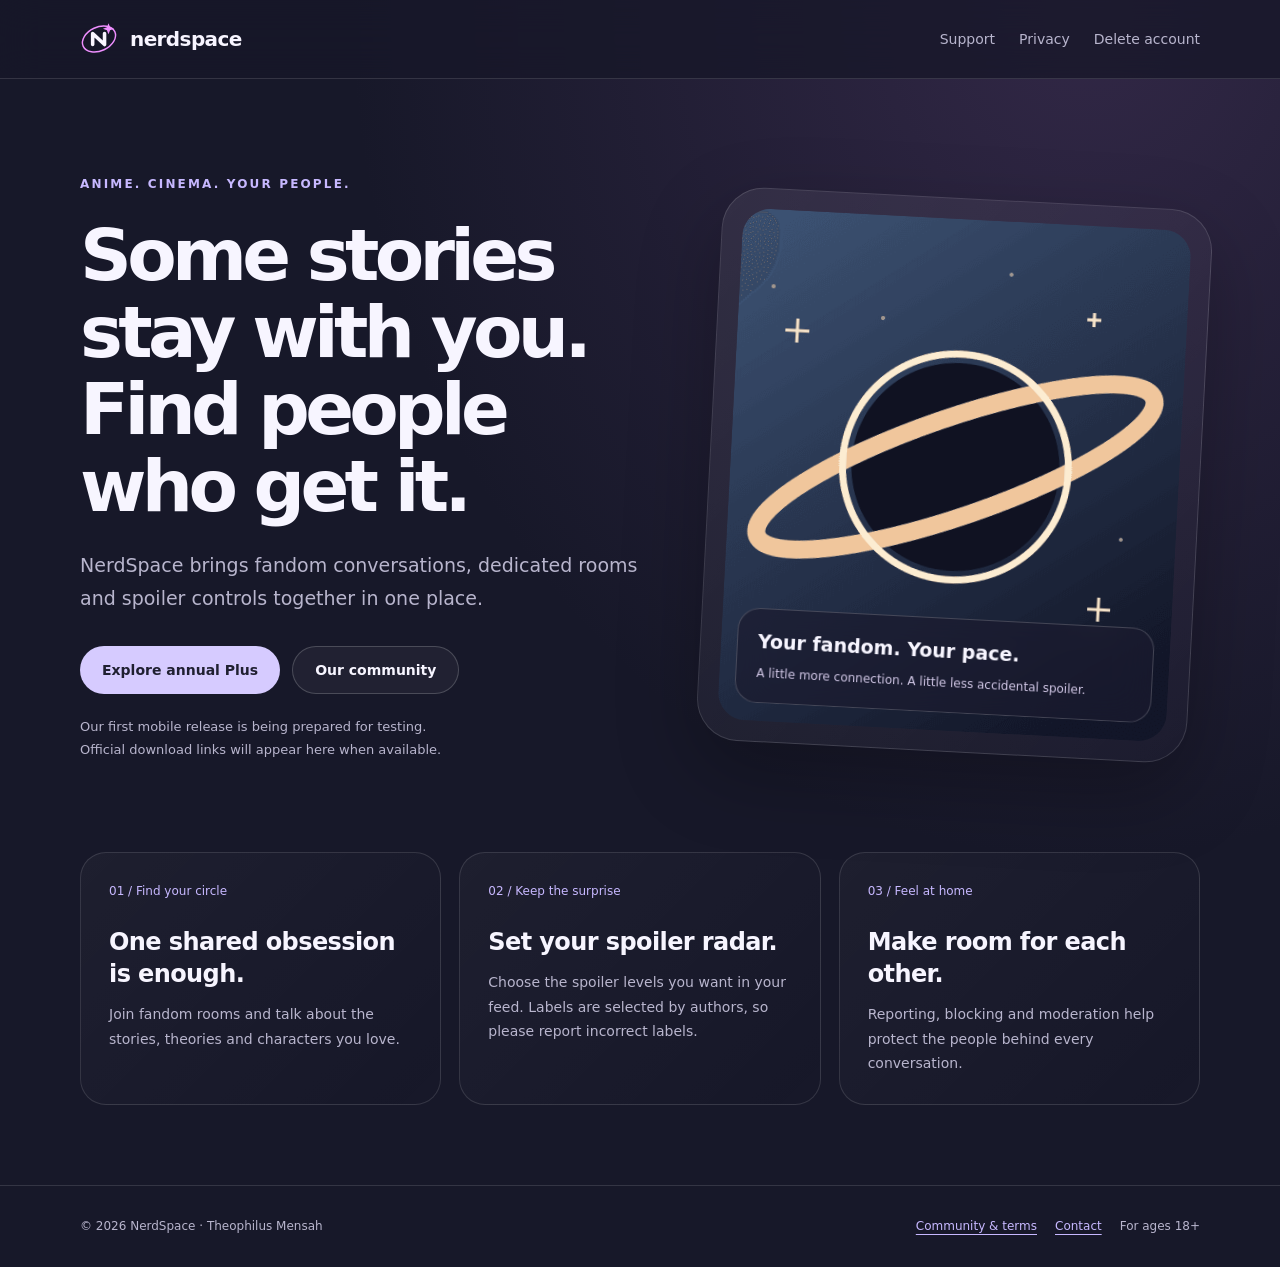
==== index.html @ 4bff92d2 "Publish NerdSpace support and secure annual Plus checkout" ====
<!doctype html><html lang="en"><head><meta charset="utf-8"><meta name="viewport" content="width=device-width,initial-scale=1"><meta name="description" content="NerdSpace — anime and movie communities, support, privacy and account help."><title>Your fandom. Your pace. · NerdSpace</title><link rel="icon" href="./assets/logo.svg"><link rel="stylesheet" href="./assets/site.css"></head><body><a class="skip" href="#main">Skip to content</a><header><nav class="wrap" aria-label="Main"><a class="brand" href="./"><img src="./assets/logo.svg" alt="" width="38" height="38">nerdspace</a><div class="links"><a href="./support/">Support</a><a href="./privacy/">Privacy</a><a href="./delete-account/">Delete account</a></div></nav></header><main class="wrap" id="main"><div class="hero"><div><span class="eyebrow">Anime. Cinema. Your people.</span><h1>Some stories stay with you.<br>Find people who get it.</h1><p class="lead">NerdSpace brings fandom conversations, dedicated rooms and spoiler controls together in one place.</p><div class="actions"><a class="pill" href="plus/">Explore annual Plus</a><a class="pill secondary" href="community/">Our community</a></div><p class="meta" style="margin-top:22px">Our first mobile release is being prepared for testing.<br>Official download links will appear here when available.</p></div><div class="art"><img src="assets/rooms/interstellar-film.png" alt="Original illustration of a luminous orbit in a violet night sky" width="512" height="512"><div class="caption"><strong>Your fandom. Your pace.</strong><span>A little more connection. A little less accidental spoiler.</span></div></div></div><div class="cards"><section class="card"><span class="number">01 / Find your circle</span><h2>One shared obsession is enough.</h2><p>Join fandom rooms and talk about the stories, theories and characters you love.</p></section><section class="card"><span class="number">02 / Keep the surprise</span><h2>Set your spoiler radar.</h2><p>Choose the spoiler levels you want in your feed. Labels are selected by authors, so please report incorrect labels.</p></section><section class="card"><span class="number">03 / Feel at home</span><h2>Make room for each other.</h2><p>Reporting, blocking and moderation help protect the people behind every conversation.</p></section></div></main><footer><div class="wrap foot"><span>© 2026 NerdSpace · Theophilus Mensah</span><div><a href="./community/">Community &amp; terms</a><a href="mailto:mtheophilus565@gmail.com">Contact</a><span>For ages 18+</span></div></div></footer></body></html>
---- assets/site.css ----
:root{color-scheme:dark;--bg:#171829;--panel:#242438;--ink:#f7f5ff;--muted:#b8b5cd;--line:#ffffff20;--accent:#c7b8ff}*{box-sizing:border-box}html{scroll-behavior:smooth}body{margin:0;background:radial-gradient(ellipse at 85% 0,#49356088,transparent 48%),var(--bg);color:var(--ink);font:16px/1.75 system-ui,-apple-system,BlinkMacSystemFont,"Segoe UI",sans-serif}a{color:var(--accent);text-underline-offset:4px}a:hover{color:#fff}a:focus-visible,summary:focus-visible{outline:3px solid #8dbdff;outline-offset:5px;border-radius:5px}.wrap{width:min(1120px,calc(100% - 40px));margin:auto}header{border-bottom:1px solid var(--line);background:#181829c9;backdrop-filter:blur(20px)}nav{display:flex;align-items:center;justify-content:space-between;gap:24px;padding:20px 0;flex-wrap:wrap}.brand{display:flex;gap:12px;align-items:center;color:var(--ink);font-weight:750;text-decoration:none;font-size:20px;letter-spacing:-.6px}.brand img{width:38px;height:38px}.links{display:flex;gap:24px;flex-wrap:wrap}.links a{font-size:14px;text-decoration:none;color:var(--muted)}.links a[aria-current=page]{color:#fff}.skip{position:absolute;top:-100px;left:20px}.skip:focus{top:8px;background:var(--panel);z-index:2}.hero{display:grid;grid-template-columns:1.15fr 1fr;gap:64px;align-items:center;padding:90px 0 70px}.eyebrow{font-size:12px;letter-spacing:.18em;text-transform:uppercase;color:var(--accent);font-weight:650}h1{font-size:clamp(36px,5.7vw,72px);letter-spacing:-.065em;line-height:1.07;max-width:780px;margin:20px 0 24px}h2{letter-spacing:-.025em;font-size:24px;line-height:1.35;margin:0 0 12px}h3{font-size:17px;margin:0 0 8px}p{margin:0 0 20px;color:var(--muted)}.lead{font-size:19px;max-width:600px}.actions{display:flex;gap:12px;flex-wrap:wrap;margin-top:30px}.pill{display:inline-flex;align-items:center;justify-content:center;border-radius:99px;padding:11px 22px;text-decoration:none;background:#d6cbff;color:#202031;font-weight:650;font-size:14px}.pill:hover{background:#eee8ff;color:#202031}.pill.secondary{background:#ffffff0b;border:1px solid #ffffff30;color:var(--ink)}.art{position:relative;border:1px solid var(--line);padding:20px;border-radius:42px;background:linear-gradient(130deg,#ffffff12,#ffffff03);box-shadow:0 30px 80px #0004;transform:rotate(3deg)}.art img{display:block;border-radius:28px;width:100%;aspect-ratio:1;object-fit:cover}.art .caption{position:absolute;bottom:38px;left:36px;right:36px;padding:16px 20px;background:#19192eaf;border:1px solid #ffffff2f;backdrop-filter:blur(18px);border-radius:22px}.caption strong{display:block;font-size:19px}.caption span{color:#d1c7e6;font-size:12px}.cards{display:grid;grid-template-columns:repeat(3,1fr);gap:18px;margin:0 0 80px}.card{padding:28px;border:1px solid var(--line);border-radius:26px;background:linear-gradient(135deg,#ffffff08,transparent)}.card .number{font-size:12px;color:var(--accent);display:block;margin-bottom:24px}.card p{font-size:14px;margin:0}.page{max-width:800px;margin:0 auto;padding:64px 0 80px}.page h1{font-size:clamp(36px,5vw,55px)}.page section{padding:28px 0;border-bottom:1px solid var(--line)}.page ul,.page ol{padding-left:24px;color:var(--muted)}.notice{padding:20px 24px;background:#8e77b819;border:1px solid #bba9df40;border-radius:20px;margin:26px 0}.meta{font-size:13px;color:var(--muted)}details{border-bottom:1px solid var(--line);padding:20px 0}summary{cursor:pointer;font-weight:650}details p{margin-top:14px}footer{padding:30px 0;border-top:1px solid var(--line);color:var(--muted);font-size:12px}.foot{display:flex;justify-content:space-between;gap:20px;flex-wrap:wrap}.foot a{margin-right:18px}.contact{overflow-wrap:anywhere}.rule{width:40px;height:3px;background:var(--accent);border-radius:5px;margin-bottom:24px}@media(max-width:720px){nav{gap:14px;padding:16px 0}.links{gap:16px}.hero{grid-template-columns:1fr;padding:45px 0;gap:38px}.art{max-width:400px;width:90%;margin:auto}.cards{grid-template-columns:1fr;margin-bottom:45px;gap:12px}.card{padding:23px}.card .number{margin-bottom:12px}.page{padding-top:35px}.lead{font-size:17px}.wrap{width:calc(100% - 32px)}}@media(prefers-reduced-motion:reduce){html{scroll-behavior:auto}.art{transform:none}}
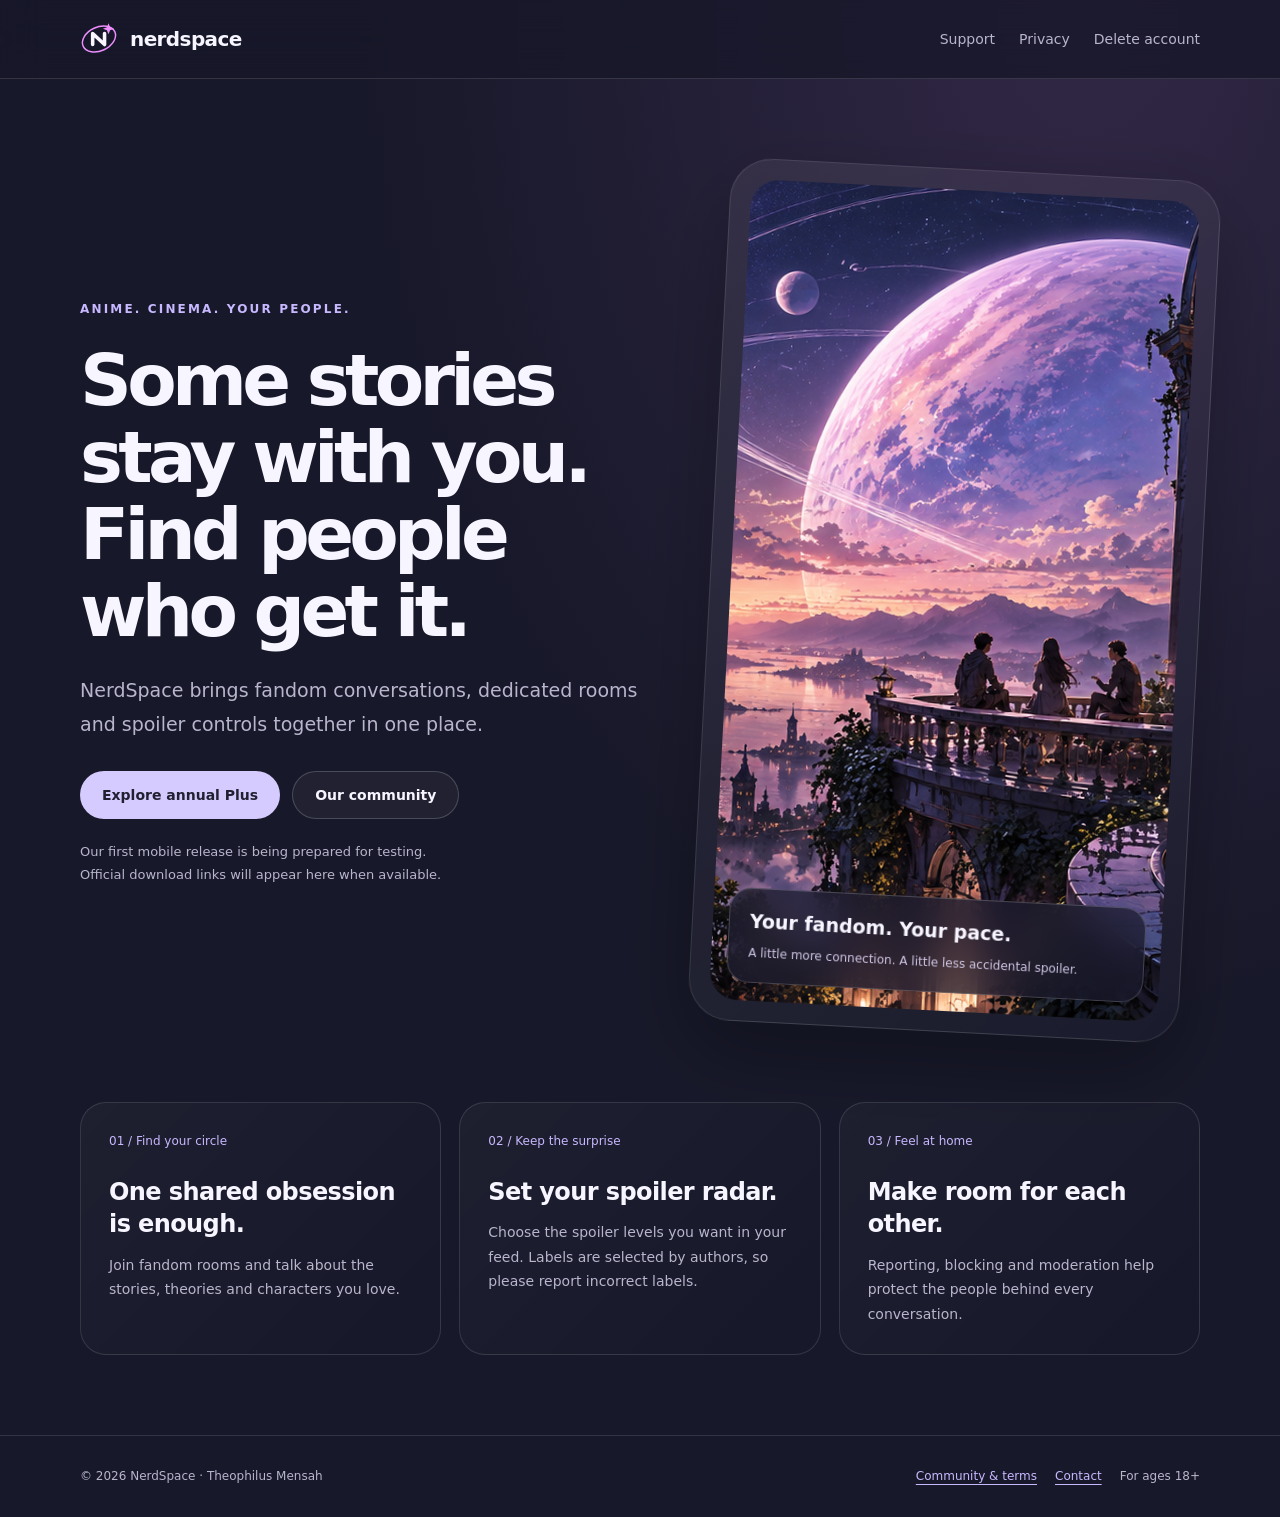
==== commit a61f83df: "Publish original NerdSpace observatory hero" ====
--- a/index.html
+++ b/index.html
@@ -1 +1,2 @@
-<!doctype html><html lang="en"><head><meta charset="utf-8"><meta name="viewport" content="width=device-width,initial-scale=1"><meta name="description" content="NerdSpace — anime and movie communities, support, privacy and account help."><title>Your fandom. Your pace. · NerdSpace</title><link rel="icon" href="./assets/logo.svg"><link rel="stylesheet" href="./assets/site.css"></head><body><a class="skip" href="#main">Skip to content</a><header><nav class="wrap" aria-label="Main"><a class="brand" href="./"><img src="./assets/logo.svg" alt="" width="38" height="38">nerdspace</a><div class="links"><a href="./support/">Support</a><a href="./privacy/">Privacy</a><a href="./delete-account/">Delete account</a></div></nav></header><main class="wrap" id="main"><div class="hero"><div><span class="eyebrow">Anime. Cinema. Your people.</span><h1>Some stories stay with you.<br>Find people who get it.</h1><p class="lead">NerdSpace brings fandom conversations, dedicated rooms and spoiler controls together in one place.</p><div class="actions"><a class="pill" href="plus/">Explore annual Plus</a><a class="pill secondary" href="community/">Our community</a></div><p class="meta" style="margin-top:22px">Our first mobile release is being prepared for testing.<br>Official download links will appear here when available.</p></div><div class="art"><img src="assets/rooms/interstellar-film.png" alt="Original illustration of a luminous orbit in a violet night sky" width="512" height="512"><div class="caption"><strong>Your fandom. Your pace.</strong><span>A little more connection. A little less accidental spoiler.</span></div></div></div><div class="cards"><section class="card"><span class="number">01 / Find your circle</span><h2>One shared obsession is enough.</h2><p>Join fandom rooms and talk about the stories, theories and characters you love.</p></section><section class="card"><span class="number">02 / Keep the surprise</span><h2>Set your spoiler radar.</h2><p>Choose the spoiler levels you want in your feed. Labels are selected by authors, so please report incorrect labels.</p></section><section class="card"><span class="number">03 / Feel at home</span><h2>Make room for each other.</h2><p>Reporting, blocking and moderation help protect the people behind every conversation.</p></section></div></main><footer><div class="wrap foot"><span>© 2026 NerdSpace · Theophilus Mensah</span><div><a href="./community/">Community &amp; terms</a><a href="mailto:mtheophilus565@gmail.com">Contact</a><span>For ages 18+</span></div></div></footer></body></html>+<!doctype html><html lang="en"><head><meta charset="utf-8">
+<meta http-equiv="Content-Security-Policy" content="default-src 'self'; script-src 'self' https://www.gstatic.com; style-src 'self' 'unsafe-inline'; img-src 'self' data:; font-src 'self'; connect-src 'self' https://identitytoolkit.googleapis.com https://securetoken.googleapis.com https://firebaseinstallations.googleapis.com https://us-central1-nerdspace-junior-2026.cloudfunctions.net; frame-src https://nerdspace-junior-2026.firebaseapp.com; object-src 'none'; base-uri 'self'; form-action 'self'; upgrade-insecure-requests"><meta name="viewport" content="width=device-width,initial-scale=1"><meta name="description" content="NerdSpace — anime and movie communities, support, privacy and account help."><title>Your fandom. Your pace. · NerdSpace</title><link rel="icon" href="./assets/logo.svg"><link rel="stylesheet" href="./assets/site.css"></head><body><a class="skip" href="#main">Skip to content</a><header><nav class="wrap" aria-label="Main"><a class="brand" href="./"><img src="./assets/logo.svg" alt="" width="38" height="38">nerdspace</a><div class="links"><a href="./support/">Support</a><a href="./privacy/">Privacy</a><a href="./delete-account/">Delete account</a></div></nav></header><main class="wrap" id="main"><div class="hero"><div><span class="eyebrow">Anime. Cinema. Your people.</span><h1>Some stories stay with you.<br>Find people who get it.</h1><p class="lead">NerdSpace brings fandom conversations, dedicated rooms and spoiler controls together in one place.</p><div class="actions"><a class="pill" href="plus/">Explore annual Plus</a><a class="pill secondary" href="community/">Our community</a></div><p class="meta" style="margin-top:22px">Our first mobile release is being prepared for testing.<br>Official download links will appear here when available.</p></div><div class="art"><img src="assets/nerdspace-observatory.png" alt="Original NerdSpace illustration of friends at a rooftop observatory under a violet planet" width="1916" height="821"><div class="caption"><strong>Your fandom. Your pace.</strong><span>A little more connection. A little less accidental spoiler.</span></div></div></div><div class="cards"><section class="card"><span class="number">01 / Find your circle</span><h2>One shared obsession is enough.</h2><p>Join fandom rooms and talk about the stories, theories and characters you love.</p></section><section class="card"><span class="number">02 / Keep the surprise</span><h2>Set your spoiler radar.</h2><p>Choose the spoiler levels you want in your feed. Labels are selected by authors, so please report incorrect labels.</p></section><section class="card"><span class="number">03 / Feel at home</span><h2>Make room for each other.</h2><p>Reporting, blocking and moderation help protect the people behind every conversation.</p></section></div></main><footer><div class="wrap foot"><span>© 2026 NerdSpace · Theophilus Mensah</span><div><a href="./community/">Community &amp; terms</a><a href="mailto:mtheophilus565@gmail.com">Contact</a><span>For ages 18+</span></div></div></footer></body></html>
--- a/assets/site.css
+++ b/assets/site.css
@@ -1 +1,3 @@
 :root{color-scheme:dark;--bg:#171829;--panel:#242438;--ink:#f7f5ff;--muted:#b8b5cd;--line:#ffffff20;--accent:#c7b8ff}*{box-sizing:border-box}html{scroll-behavior:smooth}body{margin:0;background:radial-gradient(ellipse at 85% 0,#49356088,transparent 48%),var(--bg);color:var(--ink);font:16px/1.75 system-ui,-apple-system,BlinkMacSystemFont,"Segoe UI",sans-serif}a{color:var(--accent);text-underline-offset:4px}a:hover{color:#fff}a:focus-visible,summary:focus-visible{outline:3px solid #8dbdff;outline-offset:5px;border-radius:5px}.wrap{width:min(1120px,calc(100% - 40px));margin:auto}header{border-bottom:1px solid var(--line);background:#181829c9;backdrop-filter:blur(20px)}nav{display:flex;align-items:center;justify-content:space-between;gap:24px;padding:20px 0;flex-wrap:wrap}.brand{display:flex;gap:12px;align-items:center;color:var(--ink);font-weight:750;text-decoration:none;font-size:20px;letter-spacing:-.6px}.brand img{width:38px;height:38px}.links{display:flex;gap:24px;flex-wrap:wrap}.links a{font-size:14px;text-decoration:none;color:var(--muted)}.links a[aria-current=page]{color:#fff}.skip{position:absolute;top:-100px;left:20px}.skip:focus{top:8px;background:var(--panel);z-index:2}.hero{display:grid;grid-template-columns:1.15fr 1fr;gap:64px;align-items:center;padding:90px 0 70px}.eyebrow{font-size:12px;letter-spacing:.18em;text-transform:uppercase;color:var(--accent);font-weight:650}h1{font-size:clamp(36px,5.7vw,72px);letter-spacing:-.065em;line-height:1.07;max-width:780px;margin:20px 0 24px}h2{letter-spacing:-.025em;font-size:24px;line-height:1.35;margin:0 0 12px}h3{font-size:17px;margin:0 0 8px}p{margin:0 0 20px;color:var(--muted)}.lead{font-size:19px;max-width:600px}.actions{display:flex;gap:12px;flex-wrap:wrap;margin-top:30px}.pill{display:inline-flex;align-items:center;justify-content:center;border-radius:99px;padding:11px 22px;text-decoration:none;background:#d6cbff;color:#202031;font-weight:650;font-size:14px}.pill:hover{background:#eee8ff;color:#202031}.pill.secondary{background:#ffffff0b;border:1px solid #ffffff30;color:var(--ink)}.art{position:relative;border:1px solid var(--line);padding:20px;border-radius:42px;background:linear-gradient(130deg,#ffffff12,#ffffff03);box-shadow:0 30px 80px #0004;transform:rotate(3deg)}.art img{display:block;border-radius:28px;width:100%;aspect-ratio:1;object-fit:cover}.art .caption{position:absolute;bottom:38px;left:36px;right:36px;padding:16px 20px;background:#19192eaf;border:1px solid #ffffff2f;backdrop-filter:blur(18px);border-radius:22px}.caption strong{display:block;font-size:19px}.caption span{color:#d1c7e6;font-size:12px}.cards{display:grid;grid-template-columns:repeat(3,1fr);gap:18px;margin:0 0 80px}.card{padding:28px;border:1px solid var(--line);border-radius:26px;background:linear-gradient(135deg,#ffffff08,transparent)}.card .number{font-size:12px;color:var(--accent);display:block;margin-bottom:24px}.card p{font-size:14px;margin:0}.page{max-width:800px;margin:0 auto;padding:64px 0 80px}.page h1{font-size:clamp(36px,5vw,55px)}.page section{padding:28px 0;border-bottom:1px solid var(--line)}.page ul,.page ol{padding-left:24px;color:var(--muted)}.notice{padding:20px 24px;background:#8e77b819;border:1px solid #bba9df40;border-radius:20px;margin:26px 0}.meta{font-size:13px;color:var(--muted)}details{border-bottom:1px solid var(--line);padding:20px 0}summary{cursor:pointer;font-weight:650}details p{margin-top:14px}footer{padding:30px 0;border-top:1px solid var(--line);color:var(--muted);font-size:12px}.foot{display:flex;justify-content:space-between;gap:20px;flex-wrap:wrap}.foot a{margin-right:18px}.contact{overflow-wrap:anywhere}.rule{width:40px;height:3px;background:var(--accent);border-radius:5px;margin-bottom:24px}@media(max-width:720px){nav{gap:14px;padding:16px 0}.links{gap:16px}.hero{grid-template-columns:1fr;padding:45px 0;gap:38px}.art{max-width:400px;width:90%;margin:auto}.cards{grid-template-columns:1fr;margin-bottom:45px;gap:12px}.card{padding:23px}.card .number{margin-bottom:12px}.page{padding-top:35px}.lead{font-size:17px}.wrap{width:calc(100% - 32px)}}@media(prefers-reduced-motion:reduce){html{scroll-behavior:auto}.art{transform:none}}
+
+.art img{aspect-ratio:4/5;object-position:72% center}
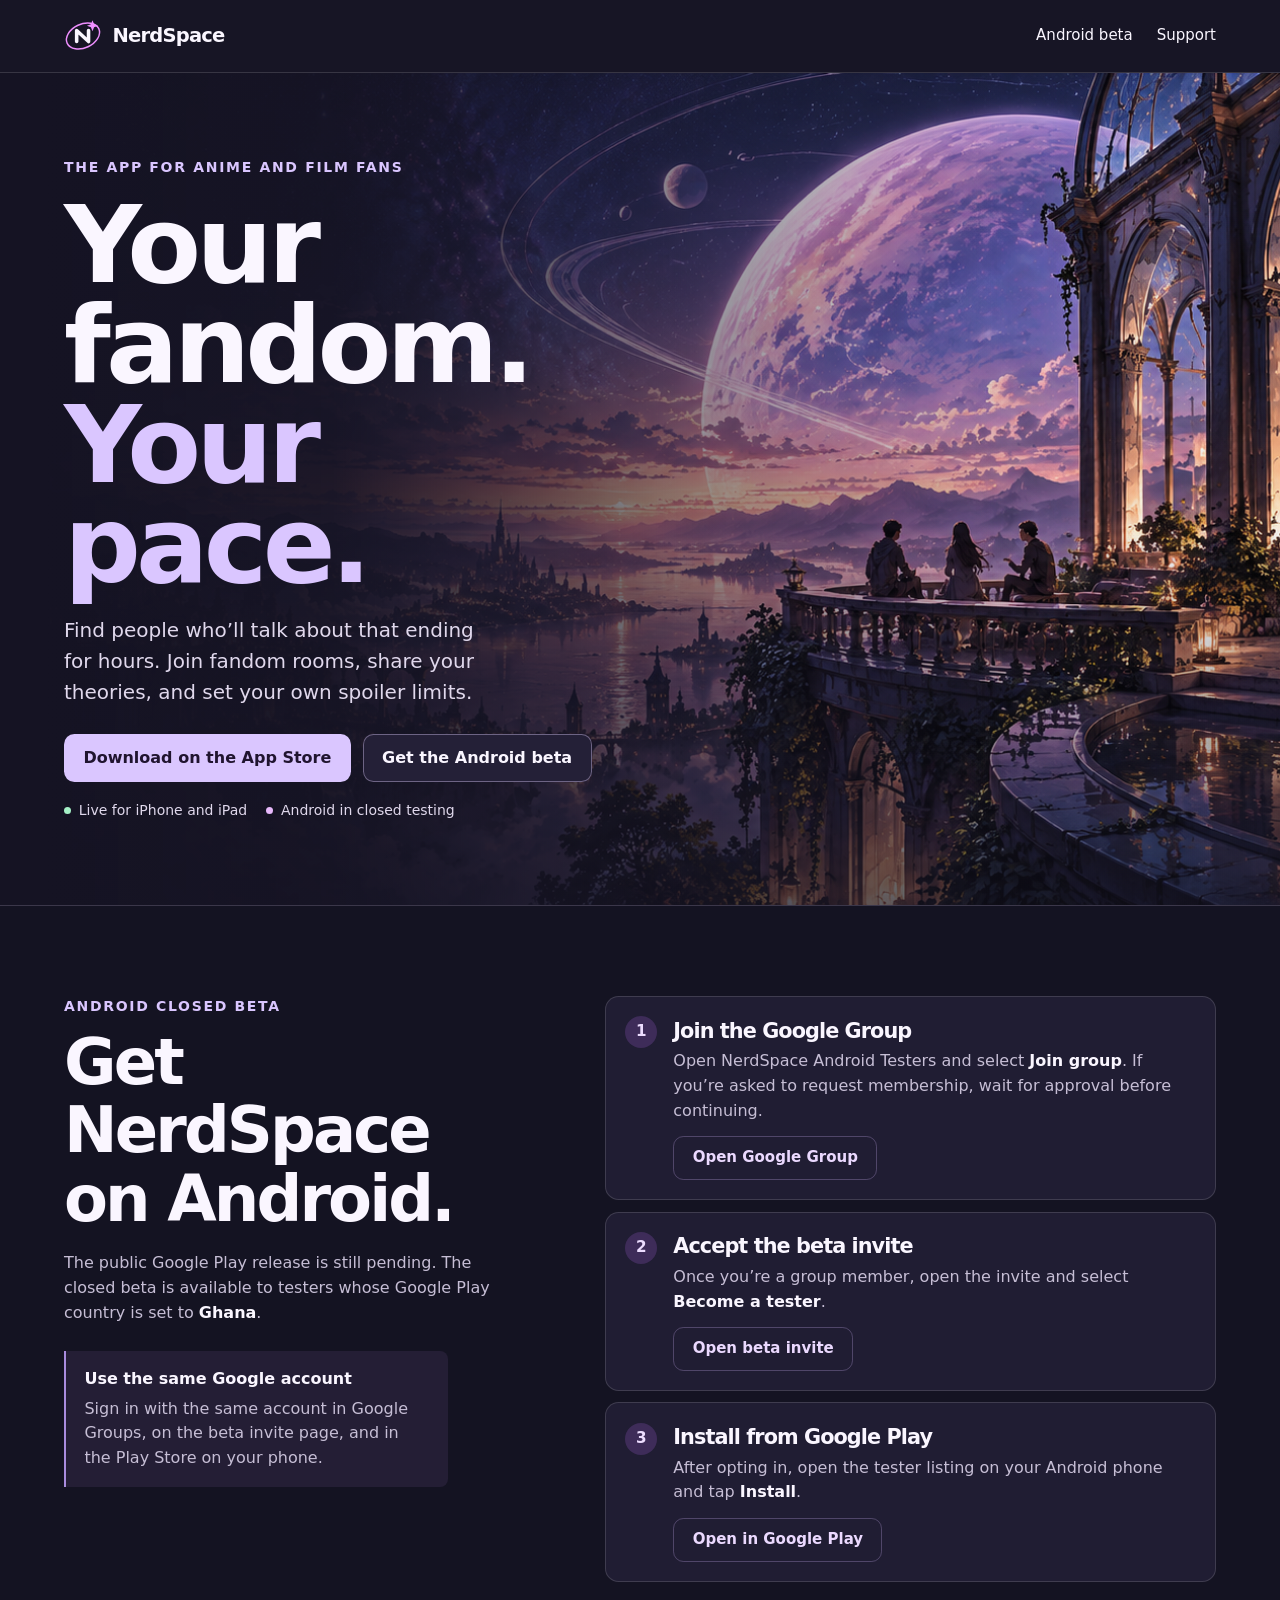
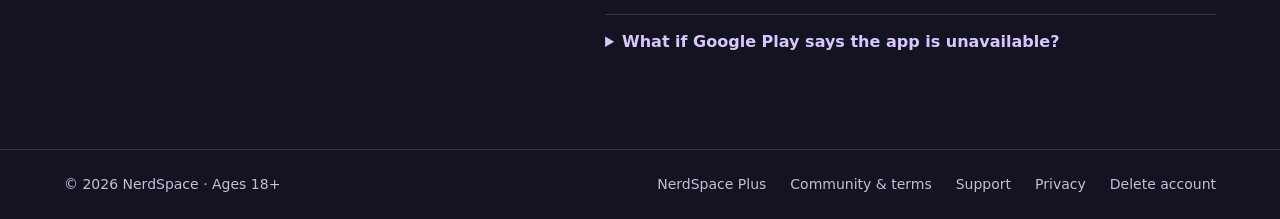
==== commit eed698fe: "Publish NerdSpace app download landing page" ====
--- a/index.html
+++ b/index.html
@@ -1,2 +1,107 @@
-<!doctype html><html lang="en"><head><meta charset="utf-8">
-<meta http-equiv="Content-Security-Policy" content="default-src 'self'; script-src 'self' https://www.gstatic.com; style-src 'self' 'unsafe-inline'; img-src 'self' data:; font-src 'self'; connect-src 'self' https://identitytoolkit.googleapis.com https://securetoken.googleapis.com https://firebaseinstallations.googleapis.com https://us-central1-nerdspace-junior-2026.cloudfunctions.net; frame-src https://nerdspace-junior-2026.firebaseapp.com; object-src 'none'; base-uri 'self'; form-action 'self'; upgrade-insecure-requests"><meta name="viewport" content="width=device-width,initial-scale=1"><meta name="description" content="NerdSpace — anime and movie communities, support, privacy and account help."><title>Your fandom. Your pace. · NerdSpace</title><link rel="icon" href="./assets/logo.svg"><link rel="stylesheet" href="./assets/site.css"></head><body><a class="skip" href="#main">Skip to content</a><header><nav class="wrap" aria-label="Main"><a class="brand" href="./"><img src="./assets/logo.svg" alt="" width="38" height="38">nerdspace</a><div class="links"><a href="./support/">Support</a><a href="./privacy/">Privacy</a><a href="./delete-account/">Delete account</a></div></nav></header><main class="wrap" id="main"><div class="hero"><div><span class="eyebrow">Anime. Cinema. Your people.</span><h1>Some stories stay with you.<br>Find people who get it.</h1><p class="lead">NerdSpace brings fandom conversations, dedicated rooms and spoiler controls together in one place.</p><div class="actions"><a class="pill" href="plus/">Explore annual Plus</a><a class="pill secondary" href="community/">Our community</a></div><p class="meta" style="margin-top:22px">Our first mobile release is being prepared for testing.<br>Official download links will appear here when available.</p></div><div class="art"><img src="assets/nerdspace-observatory.png" alt="Original NerdSpace illustration of friends at a rooftop observatory under a violet planet" width="1916" height="821"><div class="caption"><strong>Your fandom. Your pace.</strong><span>A little more connection. A little less accidental spoiler.</span></div></div></div><div class="cards"><section class="card"><span class="number">01 / Find your circle</span><h2>One shared obsession is enough.</h2><p>Join fandom rooms and talk about the stories, theories and characters you love.</p></section><section class="card"><span class="number">02 / Keep the surprise</span><h2>Set your spoiler radar.</h2><p>Choose the spoiler levels you want in your feed. Labels are selected by authors, so please report incorrect labels.</p></section><section class="card"><span class="number">03 / Feel at home</span><h2>Make room for each other.</h2><p>Reporting, blocking and moderation help protect the people behind every conversation.</p></section></div></main><footer><div class="wrap foot"><span>© 2026 NerdSpace · Theophilus Mensah</span><div><a href="./community/">Community &amp; terms</a><a href="mailto:mtheophilus565@gmail.com">Contact</a><span>For ages 18+</span></div></div></footer></body></html>+<!doctype html>
+<html lang="en">
+<head>
+  <meta charset="utf-8">
+  <meta name="viewport" content="width=device-width, initial-scale=1">
+  <meta http-equiv="Content-Security-Policy" content="default-src 'none'; style-src 'self'; img-src 'self'; base-uri 'none'; form-action 'none'">
+  <meta name="description" content="NerdSpace is a home for anime and film fans. Get the app for iPhone on the App Store or join the closed Android beta in Ghana.">
+  <meta property="og:type" content="website">
+  <meta property="og:title" content="NerdSpace · Your fandom. Your pace.">
+  <meta property="og:description" content="A home for anime and film fans. Live on the App Store, with a closed Android beta in Ghana.">
+  <meta property="og:url" content="https://junior-99.github.io/nerdspace-site/">
+  <meta property="og:image" content="https://junior-99.github.io/nerdspace-site/assets/nerdspace-observatory.png">
+  <title>NerdSpace · Your fandom. Your pace.</title>
+  <link rel="canonical" href="https://junior-99.github.io/nerdspace-site/">
+  <link rel="icon" href="./assets/logo.svg" type="image/svg+xml">
+  <link rel="stylesheet" href="./assets/landing.css">
+</head>
+<body>
+  <a class="skip-link" href="#main">Skip to content</a>
+  <header class="site-header">
+    <nav class="container header-inner" aria-label="Main">
+      <a class="wordmark" href="./"><img src="./assets/logo.svg" alt="" width="38" height="38">NerdSpace</a>
+      <div class="navigation">
+        <a href="#android">Android beta</a>
+        <a href="./support/">Support</a>
+      </div>
+    </nav>
+  </header>
+
+  <main id="main">
+    <section class="launch" aria-labelledby="launch-title">
+      <picture class="launch-art">
+        <img src="./assets/nerdspace-observatory.png" alt="" width="1916" height="821" fetchpriority="high">
+      </picture>
+      <div class="container launch-content">
+        <div class="launch-copy">
+          <p class="eyebrow">The app for anime and film fans</p>
+          <h1 id="launch-title">Your fandom.<br><em>Your pace.</em></h1>
+          <p class="intro">Find people who’ll talk about that ending for hours. Join fandom rooms, share your theories, and set your own spoiler limits.</p>
+          <div class="launch-actions">
+            <a class="button button-primary" href="https://apps.apple.com/app/nerdspace/id6827455402">Download on the App Store</a>
+            <a class="button button-secondary" href="#android">Get the Android beta</a>
+          </div>
+          <p class="availability"><span>Live for iPhone and iPad</span><span>Android in closed testing</span></p>
+        </div>
+      </div>
+    </section>
+
+    <section id="android" class="container beta" aria-labelledby="beta-title">
+      <div class="beta-intro">
+        <p class="eyebrow">Android closed beta</p>
+        <h2 id="beta-title">Get NerdSpace<br>on Android.</h2>
+        <p>The public Google Play release is still pending. The closed beta is available to testers whose Google Play country is set to <strong>Ghana</strong>.</p>
+        <aside class="account-tip">
+          <strong>Use the same Google account</strong>
+          <p>Sign in with the same account in Google Groups, on the beta invite page, and in the Play Store on your phone.</p>
+        </aside>
+      </div>
+
+      <ol class="steps" role="list">
+        <li>
+          <span class="step-number" aria-hidden="true">1</span>
+          <div>
+            <h3>Join the Google Group</h3>
+            <p>Open NerdSpace Android Testers and select <strong>Join group</strong>. If you’re asked to request membership, wait for approval before continuing.</p>
+            <a class="button step-button" href="https://groups.google.com/g/nerdspace-android-testers" target="_blank" rel="noopener">Open Google Group<span class="sr-only"> (opens in a new tab)</span></a>
+          </div>
+        </li>
+        <li>
+          <span class="step-number" aria-hidden="true">2</span>
+          <div>
+            <h3>Accept the beta invite</h3>
+            <p>Once you’re a group member, open the invite and select <strong>Become a tester</strong>.</p>
+            <a class="button step-button" href="https://play.google.com/apps/testing/com.theomj.nerdspace" target="_blank" rel="noopener">Open beta invite<span class="sr-only"> (opens in a new tab)</span></a>
+          </div>
+        </li>
+        <li>
+          <span class="step-number" aria-hidden="true">3</span>
+          <div>
+            <h3>Install from Google Play</h3>
+            <p>After opting in, open the tester listing on your Android phone and tap <strong>Install</strong>.</p>
+            <a class="button step-button" href="https://play.google.com/store/apps/details?id=com.theomj.nerdspace">Open in Google Play</a>
+          </div>
+        </li>
+      </ol>
+
+      <details class="beta-help">
+        <summary>What if Google Play says the app is unavailable?</summary>
+        <p>Check that your Google Group membership is active, the invite says you’re a tester, and your Play Store account is set to Ghana. If you just opted in, give Google Play a few minutes and try again. <a href="./support/">Contact NerdSpace support</a> if you’re still stuck.</p>
+      </details>
+    </section>
+  </main>
+
+  <footer class="site-footer">
+    <div class="container footer-inner">
+      <span>© 2026 NerdSpace · Ages 18+</span>
+      <nav aria-label="Footer">
+        <a href="./plus/">NerdSpace Plus</a>
+        <a href="./community/">Community &amp; terms</a>
+        <a href="./support/">Support</a>
+        <a href="./privacy/">Privacy</a>
+        <a href="./delete-account/">Delete account</a>
+      </nav>
+    </div>
+  </footer>
+</body>
+</html>
--- a/assets/landing.css
+++ b/assets/landing.css
@@ -0,0 +1,149 @@
+:root {
+  color-scheme: dark;
+  --background: #141322;
+  --panel: #201d33;
+  --text: #faf6ff;
+  --muted: #c6bed5;
+  --accent: #dac6ff;
+  --line: #ffffff23;
+  font-family: "Segoe UI", system-ui, sans-serif;
+}
+
+* { box-sizing: border-box; }
+body { margin: 0; background: var(--background); color: var(--text); line-height: 1.55; }
+a { color: inherit; text-underline-offset: .24em; }
+a:hover { color: var(--accent); }
+a:focus-visible, summary:focus-visible { outline: 3px solid #bda0ff; outline-offset: 5px; }
+p { margin: 0; }
+.container { width: min(72rem, calc(100% - 3rem)); margin-inline: auto; }
+
+.skip-link {
+  position: fixed;
+  z-index: 2;
+  left: 1rem;
+  top: 1rem;
+  padding: .65rem 1rem;
+  transform: translateY(-200%);
+  background: var(--panel);
+}
+.skip-link:focus { transform: none; }
+.sr-only {
+  position: absolute;
+  width: 1px;
+  height: 1px;
+  overflow: hidden;
+  clip-path: inset(50%);
+  white-space: nowrap;
+}
+
+.site-header { border-bottom: 1px solid var(--line); background: #171525; }
+.header-inner, .footer-inner { display: flex; justify-content: space-between; align-items: center; gap: 1.25rem; }
+.header-inner { min-height: 4.5rem; }
+.wordmark { display: inline-flex; align-items: center; gap: .65rem; font-size: 1.22rem; font-weight: 750; letter-spacing: -.04em; text-decoration: none; }
+.navigation, .site-footer nav { display: flex; flex-wrap: wrap; gap: .5rem 1.5rem; }
+.navigation a, .site-footer a { text-decoration: none; }
+.navigation a:hover, .site-footer a:hover { text-decoration: underline; }
+.navigation a { display: inline-flex; align-items: center; min-height: 2.75rem; font-size: .9375rem; }
+
+.launch {
+  position: relative;
+  isolation: isolate;
+  overflow: hidden;
+  min-height: 37rem;
+  display: grid;
+  align-items: center;
+  border-bottom: 1px solid var(--line);
+  background: #1c172d;
+}
+.launch-art, .launch::after { position: absolute; inset: 0; z-index: -1; }
+.launch-art img { display: block; width: 100%; height: 100%; object-fit: cover; object-position: 66% center; }
+.launch::after {
+  content: "";
+  background: linear-gradient(90deg, #151323 3%, #151323f2 26%, #15132378 54%, #15132309 83%),
+              linear-gradient(0deg, #14132292, transparent 45%);
+}
+
+.launch-content { padding-block: 5.25rem; }
+.launch-copy { max-width: 34rem; }
+.eyebrow { color: var(--accent); text-transform: uppercase; font-size: .875rem; font-weight: 720; letter-spacing: .12em; }
+h1, h2, h3 { margin: 0; letter-spacing: -.045em; line-height: 1.07; }
+h1 { margin-block: 1.05rem 1.2rem; font-size: clamp(3.75rem, 8.4vw, 7rem); font-weight: 760; line-height: .93; }
+h1 em { color: var(--accent); font-style: normal; }
+.intro { max-width: 27rem; color: #e0d8ec; font-size: clamp(1.08rem, 1.75vw, 1.25rem); }
+.launch-actions { display: flex; flex-wrap: wrap; gap: .75rem; margin-block: 1.65rem 1.1rem; }
+.button {
+  display: inline-flex;
+  justify-content: center;
+  align-items: center;
+  min-height: 3rem;
+  padding: .65rem 1.15rem;
+  border: 1px solid transparent;
+  border-radius: .65rem;
+  font-weight: 700;
+  line-height: 1.3;
+  text-decoration: none;
+}
+.button-primary { background: var(--accent); color: #20142f; }
+.button-primary:hover { background: #eee3ff; color: #20142f; }
+.button-secondary { background: #242037; border-color: #e1d1ff62; }
+.button-secondary:hover { background: #312848; }
+.availability { display: flex; flex-wrap: wrap; gap: .4rem 1.2rem; color: #e0d8ec; font-size: .875rem; }
+.availability span { display: inline-flex; align-items: center; gap: .47rem; }
+.availability span::before { content: ""; width: .45rem; height: .45rem; flex: none; border-radius: 50%; background: #a5f0c6; }
+.availability span + span::before { background: #e7b9fb; }
+
+.beta {
+  display: grid;
+  grid-template-columns: minmax(0, .85fr) minmax(0, 1.15fr);
+  gap: 2rem clamp(2rem, 7vw, 6.75rem);
+  padding-block: clamp(3rem, 7vw, 6rem);
+  scroll-margin-top: 1rem;
+}
+.beta h2 { margin-block: .65rem 1.1rem; font-size: clamp(2.55rem, 5vw, 4.15rem); }
+.beta p:not(.eyebrow) { color: var(--muted); }
+.beta strong { color: var(--text); }
+.account-tip { margin-top: 1.6rem; max-width: 24rem; padding: 1rem 1.15rem; border-left: 2px solid #a98cde; background: #241e35; border-radius: 0 .5rem .5rem 0; }
+.account-tip p { margin-top: .3rem; }
+
+.steps { display: grid; gap: .7rem; list-style: none; margin: 0; padding: 0; }
+.steps li { display: grid; grid-template-columns: auto minmax(0, 1fr); align-items: start; gap: 1rem; padding: 1.2rem; border: 1px solid var(--line); border-radius: .85rem; background: var(--panel); }
+.step-number { display: grid; place-items: center; width: 2rem; height: 2rem; border-radius: 50%; color: #edddff; background: #3e2c59; font-size: .95rem; font-weight: 720; }
+.steps h3 { margin-block: .22rem .45rem; font-size: 1.3rem; }
+.step-button { margin-top: .8rem; min-height: 2.75rem; border-color: #bba1e34f; color: #ebd9ff; font-size: .9375rem; }
+.step-button:hover { background: #3b2b52; }
+.beta-help { grid-column: 2; border-top: 1px solid var(--line); }
+.beta-help summary { padding: .9rem 0 .3rem; cursor: pointer; color: var(--accent); font-weight: 650; }
+.beta-help p { padding-block: .5rem 0; }
+
+.site-footer { border-top: 1px solid var(--line); color: var(--muted); font-size: .875rem; }
+.footer-inner { padding-block: 1.5rem; flex-wrap: wrap; }
+
+@media (max-width: 54rem) {
+  .launch::after {
+    background: linear-gradient(90deg, #151323fa, #151323eb 30%, #1513236b 75%),
+                linear-gradient(0deg, #14132292, transparent 55%);
+  }
+  .beta { gap: 1.5rem 2rem; }
+}
+
+@media (max-width: 42rem) {
+  .container { width: calc(100% - 2rem); }
+  .launch { display: flex; flex-direction: column; align-items: stretch; min-height: 0; }
+  .launch-art { position: relative; inset: auto; height: clamp(11rem, 48vw, 17rem); order: 1; }
+  .launch-art img { object-position: 80% 55%; }
+  .launch::after { display: none; }
+  .launch-content { padding-block: 2.6rem 1.6rem; }
+  h1 { font-size: clamp(3.05rem, 12vw, 5.25rem); }
+  .beta { grid-template-columns: 1fr; }
+  .beta-help { grid-column: auto; }
+}
+
+@media (max-width: 25rem) {
+  .header-inner { gap: .6rem; }
+  .navigation { gap: .65rem; }
+  .navigation a { font-size: .875rem; }
+  .wordmark { font-size: 1.05rem; gap: .35rem; }
+  .wordmark img { width: 2rem; height: 2rem; }
+  .launch-actions > a { width: 100%; }
+  .steps li { padding: .95rem; gap: .65rem; }
+}
